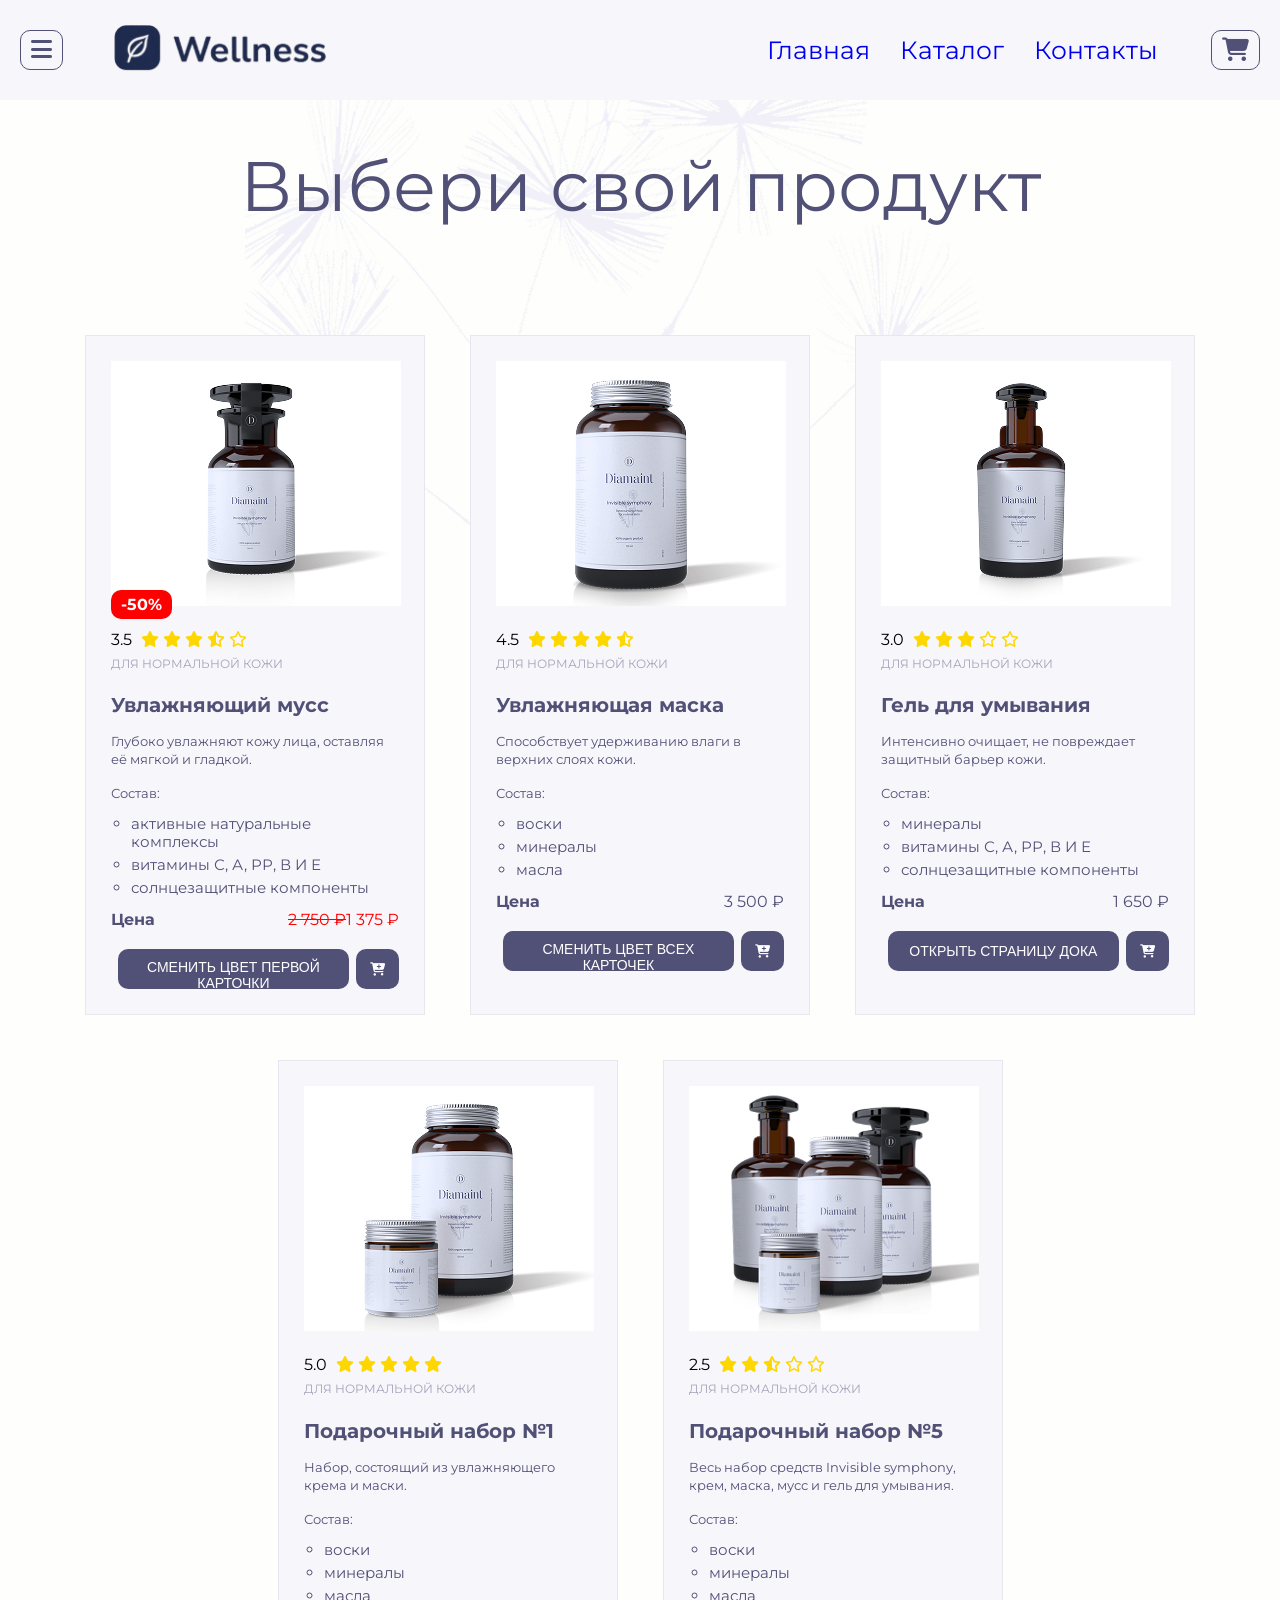
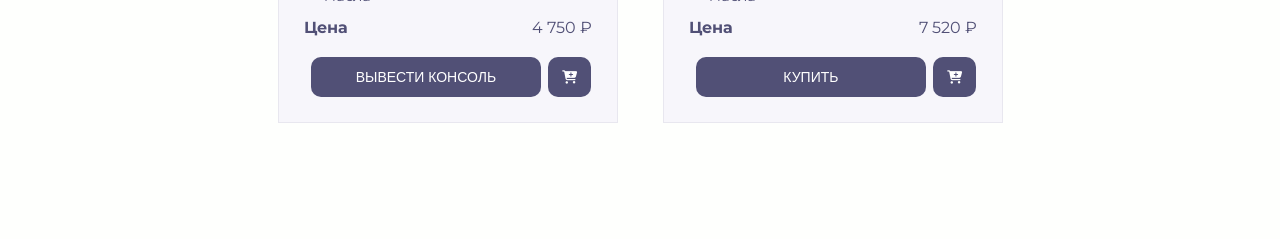
==== homework.1,2,3,4,5,6/index.html @ 5baebac6 "all in ol folder" ====
<!doctype html>
<html lang="ru">
  <head>
    <meta charset="UTF-8" />
    <meta name="viewport" content="width=device-width, initial-scale=1.0" />
    <title>Выбери свой продукт</title>
    <link rel="stylesheet" href="style.css" />
    <link
      rel="stylesheet"
      href="https://cdnjs.cloudflare.com/ajax/libs/font-awesome/6.4.0/css/all.min.css"
    />
    <link rel="preconnect" href="https://fonts.googleapis.com" />
    <link rel="preconnect" href="https://fonts.gstatic.com" crossorigin />
    <link
      href="https://fonts.googleapis.com/css2?family=Montserrat:wght@300;400;500;700&display=swap"
      rel="stylesheet"
    />
  </head>

  <body>
    <main class="container">
      <header class="header">
        <div class="header__container">
          <button class="header__menu-button">
            <i class="fa-solid fa-bars menu-button"></i>
          </button>
          <div class="header__center">
            <div class="header__logo">
              <img
                class="header__logo-img"
                src=".//img/logo-removebg-preview.png"
                alt="Логотип"
              />
            </div>
            <nav class="header__nav">
              <ul class="header__list">
                <li class="header__item">
                  <a href="#" class="header__link">Главная</a>
                </li>
                <li class="header__item">
                  <a href="#" class="header__link">Каталог</a>
                </li>
                <li class="header__item">
                  <a href="#" class="header__link">Контакты</a>
                </li>
              </ul>
            </nav>
          </div>
          <button class="header__cart-button">
            <i class="fa-solid fa-cart-shopping cart-button"></i>
          </button>
        </div>
      </header>
      <h1 class="container__main-title">Выбери свой продукт</h1>
      <div class="container__cards">
        <div class="card card-sale">
          <span class="card__sale">-50%</span>
          <img
            class="card__img"
            src="img/photo-mousse.jpg"
            alt="Увлажняющий мусс"
          />
          <div class="card__rating">
            <span class="card__rating-number">3.5</span>
            <span class="card__stars"
              ><i class="fa-solid fa-star rating-star"></i
            ></span>
            <spa class="card__stars"
              ><i class="fa-solid fa-star rating-star"></i
            ></span>
            <span class="card__stars"
              ><i class="fa-solid fa-star rating-star"></i
            ></span>
            <span class="card__stars"
              ><i class="fa-solid fa-star-half-stroke rating-star"></i
            ></span>
             <span class="card__stars"
              ><i class="fa-regular fa-star rating-star"></i
            ></span>
          </div>

          <span class="card__skin-type">для нормальной кожи</span>
          <h2 class="card__title">Увлажняющий мусс</h2>
          <p class="card__description">
            Глубоко увлажняют кожу лица, оставляя её мягкой и гладкой.
          </p>
          <span class="card__composition">Состав:</span>
          <ul class="card__list">
            <li class="card__item">активные натуральные комплексы</li>
            <li class="card__item">витамины С, А, РР, В И Е</li>
            <li class="card__item">солнцезащитные компоненты</li>
          </ul>
          <div class="card__price-row">
            <b class="card__price-text">Цена</b>
            <span class="card__price price-discount"
              ><del>2 750 ₽</del>1 375 ₽</span
            >
          </div>
          <div class="card__buttons">
            <button class="card__buy-button card__buy-button--active">
              сменить цвет первой карточки
            </button>
            <button class="card__add-to-cart card__add-to-cart--active">
              <i class="fa-solid fa-cart-plus cart-icon"></i>
            </button>
          </div>
        </div>
        <div class="card">
          <img
            class="card__img"
            src="img/photo-mask.jpg"
            alt="Увлажняющая маска"
          />
          <div class="card__rating">
            <span class="card__rating-number">4.5</span>
            <span class="card__stars"
              ><i class="fa-solid fa-star rating-star"></i
            ></span>
            <span class="card__stars"
              ><i class="fa-solid fa-star rating-star"></i
            ></span>
            <span class="card__stars"
              ><i class="fa-solid fa-star rating-star"></i
            ></span>
            <span class="card__stars"
              ><i class="fa-solid fa-star rating-star"></i
            ></span>
            <span class="card__stars"
              ><i class="fa-solid fa-star-half-stroke rating-star"></i
            ></span>
          </div>
          <span class="card__skin-type">для нормальной кожи</span>
          <h2 class="card__title">Увлажняющая маска</h2>
          <p class="card__description">
            Способствует удерживанию влаги в верхних слоях кожи.
          </p>
          <span class="card__composition">Состав:</span>
          <ul class="card__list">
            <li class="card__item">воски</li>
            <li class="card__item">минералы</li>
            <li class="card__item">масла</li>
          </ul>
          <div class="card__price-row">
            <b class="card__price-text">Цена</b>
            <span class="card__price">3 500 ₽</span>
          </div>
          <div class="card__buttons">
            <button
              class="card__buy-button card__buy-button--active cards-button"
            >
              сменить цвет всех карточек
            </button>
            <button class="card__add-to-cart card__add-to-cart--active">
              <i class="fa-solid fa-cart-plus cart-icon"></i>
            </button>
          </div>
        </div>
        <div class="card">
          <img
            class="card__img"
            src="img/photo-gel.jpg"
            alt="Гель для умывания"
          />
          <div class="card__rating">
            <span class="card__rating-number">3.0</span>
            <span class="card__stars"
              ><i class="fa-solid fa-star rating-star"></i
            ></span>
            <span class="card__stars"
              ><i class="fa-solid fa-star rating-star"></i
            ></span>
            <span class="card__stars"
              ><i class="fa-solid fa-star rating-star"></i
            ></span>
            <span class="card__stars"
              ><i class="fa-regular fa-star rating-star"></i
            ></span>
            <span class="card__stars"
              ><i class="fa-regular fa-star rating-star"></i
            ></span>

          </div>
          <span class="card__skin-type">для нормальной кожи</span>
          <h2 class="card__title">Гель для умывания</h2>
          <p class="card__description">
            Интенсивно очищает, не повреждает защитный барьер кожи.
          </p>
          <span class="card__composition">Состав:</span>
          <ul class="card__list">
            <li class="card__item">минералы</li>
            <li class="card__item">витамины С, А, РР, В И Е</li>
            <li class="card__item">солнцезащитные компоненты</li>
          </ul>
          <div class="card__price-row">
            <b class="card__price-text">Цена</b>
            <span class="card__price">1 650 ₽</span>
          </div>
          <div class="card__buttons">
            <button class="card__buy-button card__buy-button--active open-doka">
              открыть страницу дока
            </button>
            <button class="card__add-to-cart card__add-to-cart--active">
              <i class="fa-solid fa-cart-plus cart-icon"></i>
            </button>
          </div>
        </div>
        <div class="card">
          <img
            class="card__img"
            src="img/photo-set-1.jpg"
            alt="Подарочный набор №1"
          />
          <div class="card__rating">
            <span class="card__rating-number">5.0</span>
            <span class="card__stars"
              ><i class="fa-solid fa-star rating-star"></i
            ></span>
            <span class="card__stars"
              ><i class="fa-solid fa-star rating-star"></i
            ></span>
            <span class="card__stars"
              ><i class="fa-solid fa-star rating-star"></i
            ></span>
            <span class="card__stars"
              ><i class="fa-solid fa-star rating-star"></i
            ></span>
            <span class="card__stars"
              ><i class="fa-solid fa-star rating-star"></i
            ></span>
          </div>
          <span class="card__skin-type">для нормальной кожи</span>
          <h2 class="card__title">Подарочный набор №1</h2>
          <p class="card__description">
            Набор, состоящий из увлажняющего крема и маски.
          </p>
          <span class="card__composition">Состав:</span>
          <ul class="card__list">
            <li class="card__item">воски</li>
            <li class="card__item">минералы</li>
            <li class="card__item">масла</li>
          </ul>
          <div class="card__price-row">
            <b class="card__price-text">Цена</b>
            <span class="card__price">4 750 ₽</span>
          </div>
          <div class="card__buttons">
            <button
              class="card__buy-button card__buy-button--active output-console-log"
            >
              вывести консоль
            </button>
            <button class="card__add-to-cart card__add-to-cart--active">
              <i class="fa-solid fa-cart-plus cart-icon"></i>
            </button>
          </div>
        </div>
        <div class="card">
          <img
            class="card__img"
            src="img/photo-set-5.jpg"
            alt="Подарочный набор №5"
          />
          <div class="card__rating">
            <span class="card__rating-number">2.5</span>
            <span class="card__stars"
              ><i class="fa-solid fa-star rating-star"></i
            ></span>
            <span class="card__stars"
              ><i class="fa-solid fa-star rating-star"></i
            ></span>
            <span class="card__stars"
              ><i class="fa-solid fa-star-half-stroke rating-star"></i
            ></span>
            <span class="card__stars"
              ><i class="fa-regular fa-star rating-star"></i
            ></span>
            <span class="card__stars"
              ><i class="fa-regular fa-star rating-star"></i
            ></span>
          </div>
          <span class="card__skin-type">для нормальной кожи</span>
          <h2 class="card__title">Подарочный набор №5</h2>
          <p class="card__description">
            Весь набор средств Invisible symphony, крем, маска, мусс и гель для
            умывания.
          </p>
          <span class="card__composition">Состав:</span>
          <ul class="card__list">
            <li class="card__item">воски</li>
            <li class="card__item">минералы</li>
            <li class="card__item">масла</li>
          </ul>
          <div class="card__price-row">
            <b class="card__price-text">Цена</b>
            <span class="card__price">7 520 ₽</span>
          </div>
          <div class="card__buttons">
            <button class="card__buy-button card__buy-button--active">
              Купить
            </button>
            <button class="card__add-to-cart card__add-to-cart--active">
              <i class="fa-solid fa-cart-plus cart-icon"></i>
            </button>
          </div>
        </div>
      </div>
    </main>
  </body>
  <script src="product.js"></script>
</html>
---- homework.1,2,3,4,5,6/style.css ----
.container {
  width: 1280px;
  margin: 0 auto;
  background: #fefffd;
  padding-bottom: 116px;
  background-image: url('img/background.png');
  background-repeat: no-repeat;
  background-position: center top;
}



body {
  color: #515076;
  font-family: 'montserrat', sans-serif;
  letter-spacing: 0%;
  margin: 0;
}

.header {
  width: 100%;
  height: 100px;
  background-color: #f7f6fb;
}

.header__container {
  display: flex;
  justify-content: space-between;
  align-items: center;
  width: 100%;
  height: 100px;
  margin: 0;
  padding: 10px 20px;

}

.header__logo {
  width: 400px;
  height: 50px;
}

.header__logo-img {
  width: 300px;
  height: 50px;
  object-fit: cover;
}

.header__center {
  display: flex;
  align-items: center;
  gap: 250px;
}

.header__nav {
  margin: 0 50px;
}

.header__list {
  display: flex;
  gap: 30px;
  list-style: none;
  margin: 0;
  padding: 0;
  font-size: 25px;
  color: #5a5791
}

.header__link {
  text-decoration: none;
}

.header__menu-button,
.header__cart-button {
  background: none;
  border: 1px solid #515076;
  border-radius: 10px;
  padding: 5px 10px;
  background-color: #f7f6fb;
  color: #515076;
  font-size: 24px;
  cursor: pointer;
  transition: background 0.5s ease;
}

.header__menu-button:hover,
.header__cart-button:hover {
  background: #e7e7f3;
  transition: background 0.1s ease;
}

.header__menu-button:active,
.header__cart-button:active {
  background: #f2f2f7;
  transition: background 0.1s ease;
}

.container__main-title {
  font-style: normal;
  font-weight: 400;
  font-size: 70px;
  line-height: 78px;
  text-align: center;
  color: #515076;
  margin-bottom: 110px;
}


.container__cards {
  display: flex;
  flex-wrap: wrap;
  justify-content: center;
  gap: 45px;
  margin: 0 auto;
  width: 1110px;
}


.card {
  width: 340px;
  border: 1px solid #e8e7ef;
  background: #f7f6fb;
  padding: 25px;
  position: relative;
}

.card__sale {
  position: absolute;
  bottom: 395px;
  left: 25px;
  padding: 5px 10px;
  background: red;
  color: white;
  border-radius: 10px;
  font-weight: bold;
}

.card-sale {
  transition: 0.3s;
}

.card-sale:hover {
  transform: scale(1.03);
  background-image: url(img/background.png);
  cursor: pointer;

}

.card__img {
  width: 290px;
  height: 245px;
  object-fit: cover;
  margin-bottom: 20px;
}

.card__rating-number {
  color: black;
  margin-right: 5px;
}

.rating-star {
  color: gold;
  margin-bottom: 5px;
  display: inline-block;
}





.card__skin-type {
  font-weight: 400;
  font-size: 12px;
  line-height: 24px;
  text-transform: uppercase;
  color: #A5A3B9;
  margin-bottom: 5px;
}

.card__title {
  font-weight: 700;
  font-size: 20px;
  line-height: 27px;
  color: #515076;
  margin-bottom: 5px;
}

.card__description {
  font-weight: 400;
  font-size: 13px;
  line-height: 18px;
  color: #515076;
  margin-bottom: 15px;
}


.card__composition {
  font-weight: 400;
  font-size: 13px;
  line-height: 18px;
  color: #515076;
  margin-bottom: 5px;
}

.card__list {
  font-weight: 400;
  font-size: 13px;
  line-height: 18px;
  color: #515076;
  padding-left: 20px;
}

.card__item {
  list-style-type: circle;
  font-size: 15px;
  margin-bottom: 5px;
}

.price-discount {
  color: red;
}

.card__price-row {
  color: #515076;
  margin-bottom: 20px;
  display: flex;
  justify-content: space-between;
  align-items: center;
}

.card__buy-button {
  width: 80%;
  height: 40px;
  background: #515076;
  border-radius: 10px;
  color: #ffffff;
  font-size: 14px;
  text-transform: uppercase;
  border: none;
  cursor: pointer;
  margin: 0 auto;
  padding: 10px;
  transition: background 0.5s ease;
}

.card__buy-button:hover {
  background: #403d6b;
  transition: background 0.1s ease;
}

.card__buy-button:active {
  background: #2e2b5c;
  transition: background 0.1s ease;
}

.card__add-to-cart {
  width: 15%;
  height: 40px;
  background: #515076;
  border-radius: 10px;
  border: none;
  cursor: pointer;
  transition: background 0.5s ease;
}

.card__add-to-cart:hover {
  background: #403d6b;
  transition: background 0.1s ease;
}

.card__add-to-cart:active {
  background: #2e2b5c;
  transition: background 0.1s ease;
}

.card__buttons {
  display: flex;
  justify-content: space-between;
  align-items: center;
  margin-top: 20px;
}

.cart-icon {
  color: white;
}

.toggle-cards-active {
  background-color: #bcdac9;

}

.toggle-card-active {
  background-color: #89c7a5;
}

*,
*:before,
*:after {
  box-sizing: border-box;
}
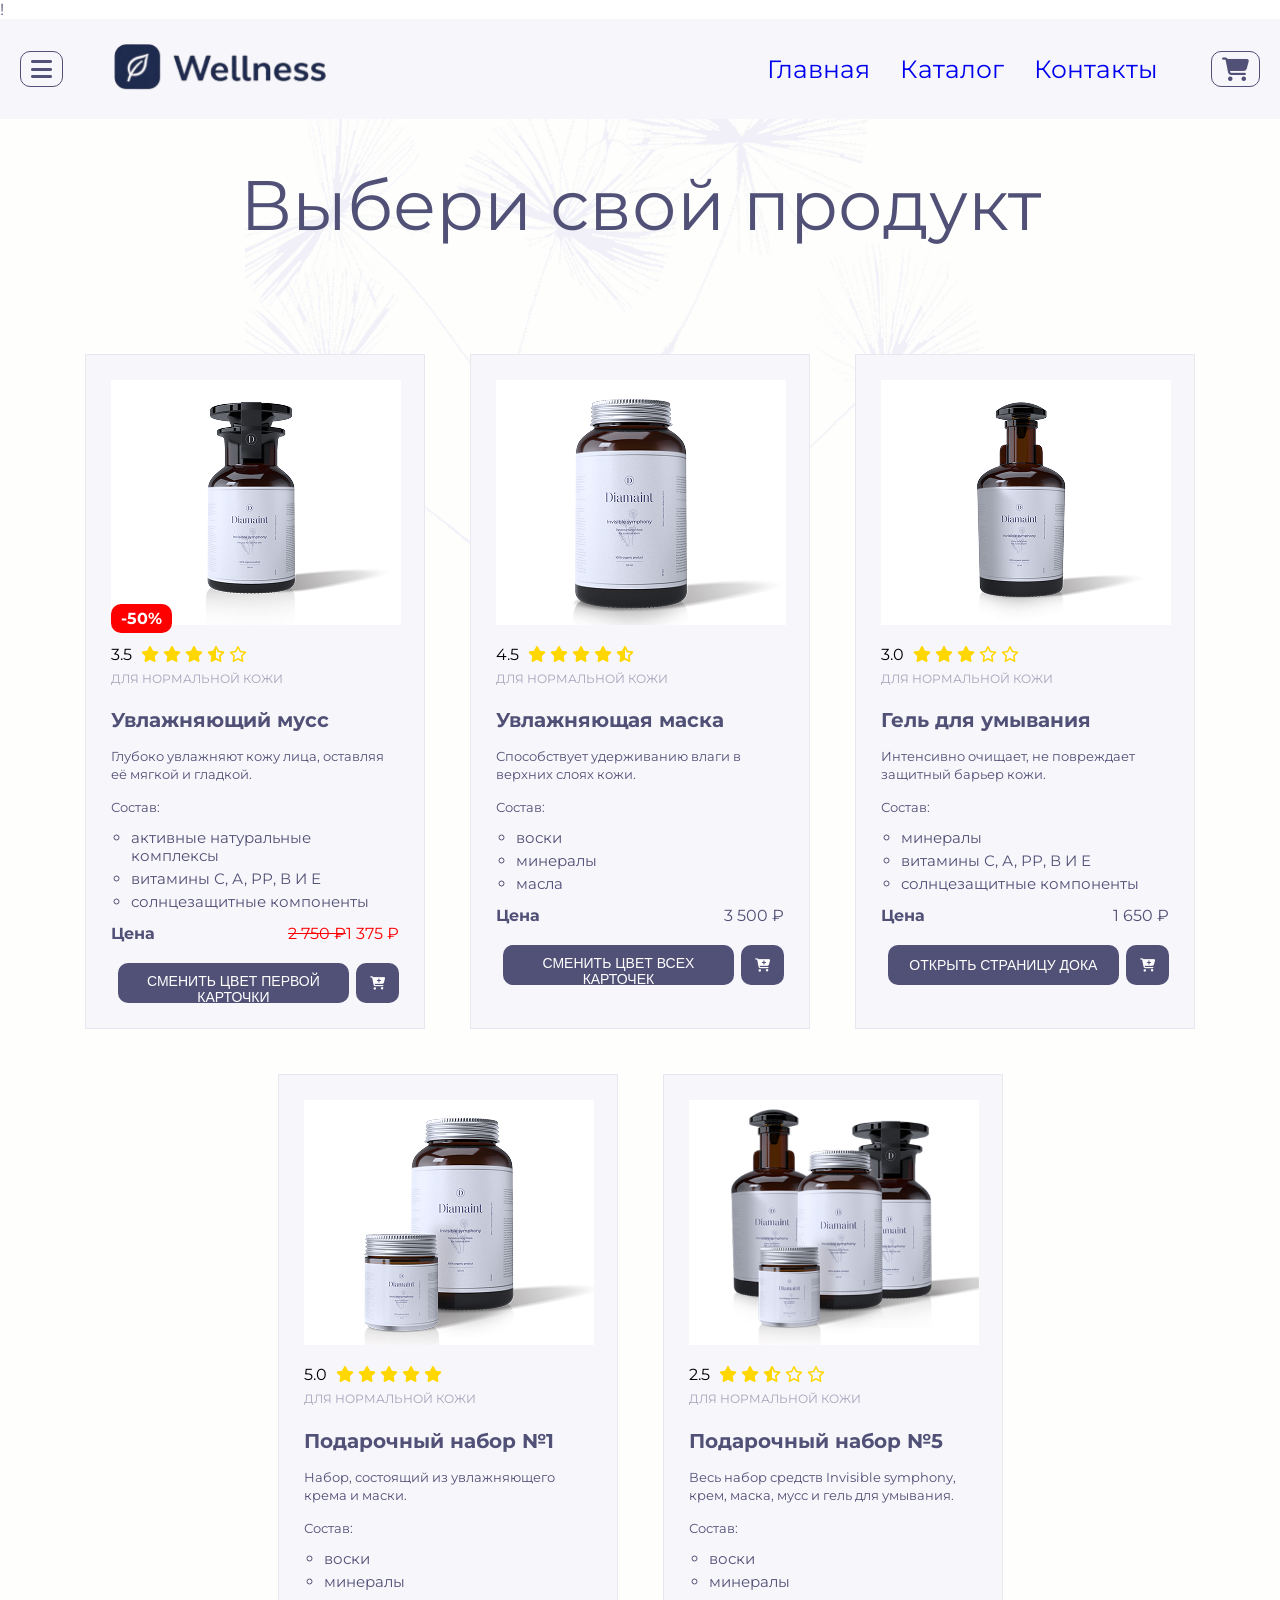
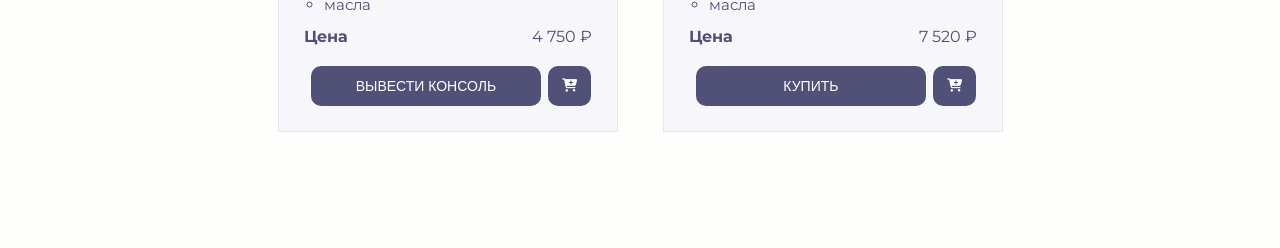
==== commit 1aa50fb4: "fixed errors" ====
--- a/homework.1,2,3,4,5,6/index.html
+++ b/homework.1,2,3,4,5,6/index.html
@@ -1,4 +1,4 @@
-<!doctype html>
+!<!doctype html>
 <html lang="ru">
   <head>
     <meta charset="UTF-8" />
--- a/homework.1,2,3,4,5,6/style.css
+++ b/homework.1,2,3,4,5,6/style.css
@@ -3,16 +3,14 @@
   margin: 0 auto;
   background: #fefffd;
   padding-bottom: 116px;
-  background-image: url('img/background.png');
+  background-image: url("img/background.png");
   background-repeat: no-repeat;
   background-position: center top;
 }
 
-
-
 body {
   color: #515076;
-  font-family: 'montserrat', sans-serif;
+  font-family: "montserrat", sans-serif;
   letter-spacing: 0%;
   margin: 0;
 }
@@ -31,7 +29,6 @@
   height: 100px;
   margin: 0;
   padding: 10px 20px;
-
 }
 
 .header__logo {
@@ -62,7 +59,7 @@
   margin: 0;
   padding: 0;
   font-size: 25px;
-  color: #5a5791
+  color: #5a5791;
 }
 
 .header__link {
@@ -103,7 +100,6 @@
   color: #515076;
   margin-bottom: 110px;
 }
-
 
 .container__cards {
   display: flex;
@@ -113,7 +109,6 @@
   margin: 0 auto;
   width: 1110px;
 }
-
 
 .card {
   width: 340px;
@@ -142,7 +137,6 @@
   transform: scale(1.03);
   background-image: url(img/background.png);
   cursor: pointer;
-
 }
 
 .card__img {
@@ -163,16 +157,12 @@
   display: inline-block;
 }
 
-
-
-
-
 .card__skin-type {
   font-weight: 400;
   font-size: 12px;
   line-height: 24px;
   text-transform: uppercase;
-  color: #A5A3B9;
+  color: #a5a3b9;
   margin-bottom: 5px;
 }
 
@@ -192,7 +182,6 @@
   margin-bottom: 15px;
 }
 
-
 .card__composition {
   font-weight: 400;
   font-size: 13px;
@@ -285,7 +274,6 @@
 
 .toggle-cards-active {
   background-color: #bcdac9;
-
 }
 
 .toggle-card-active {
@@ -296,4 +284,4 @@
 *:before,
 *:after {
   box-sizing: border-box;
-}+}
